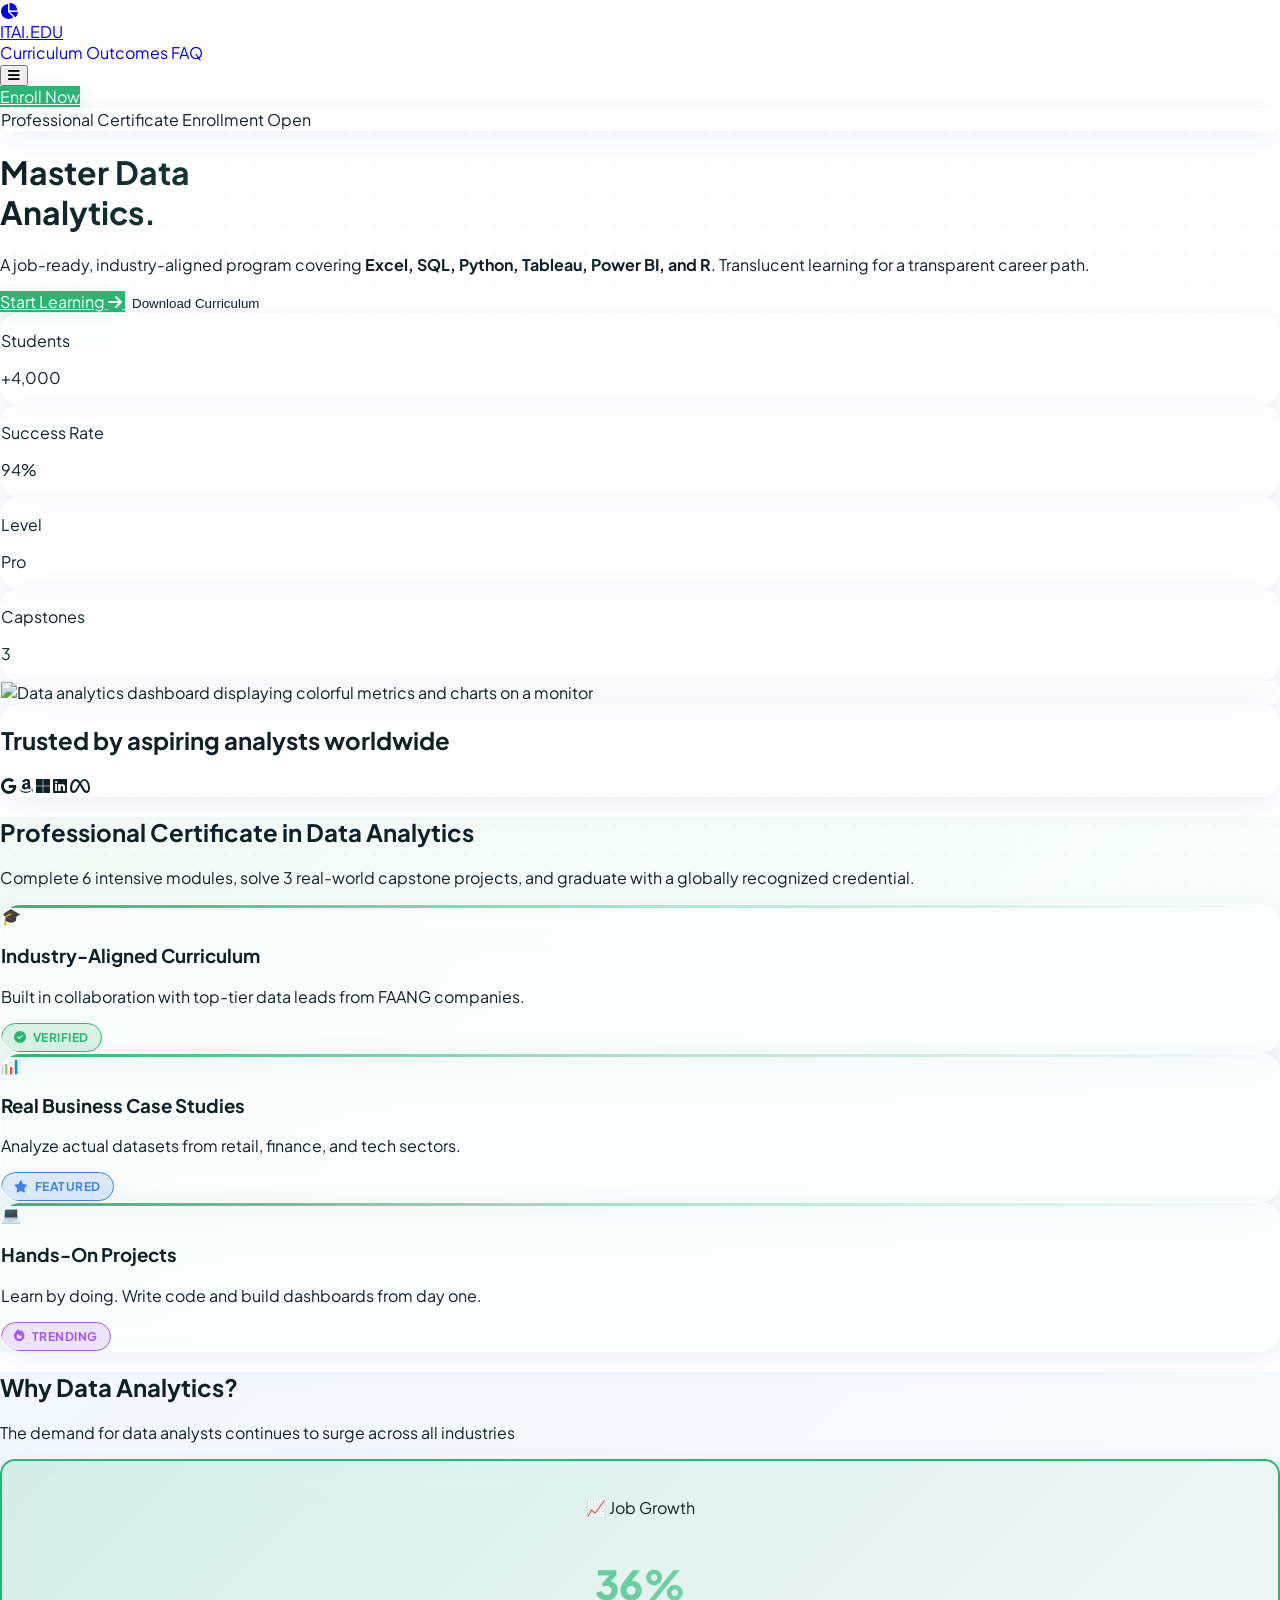
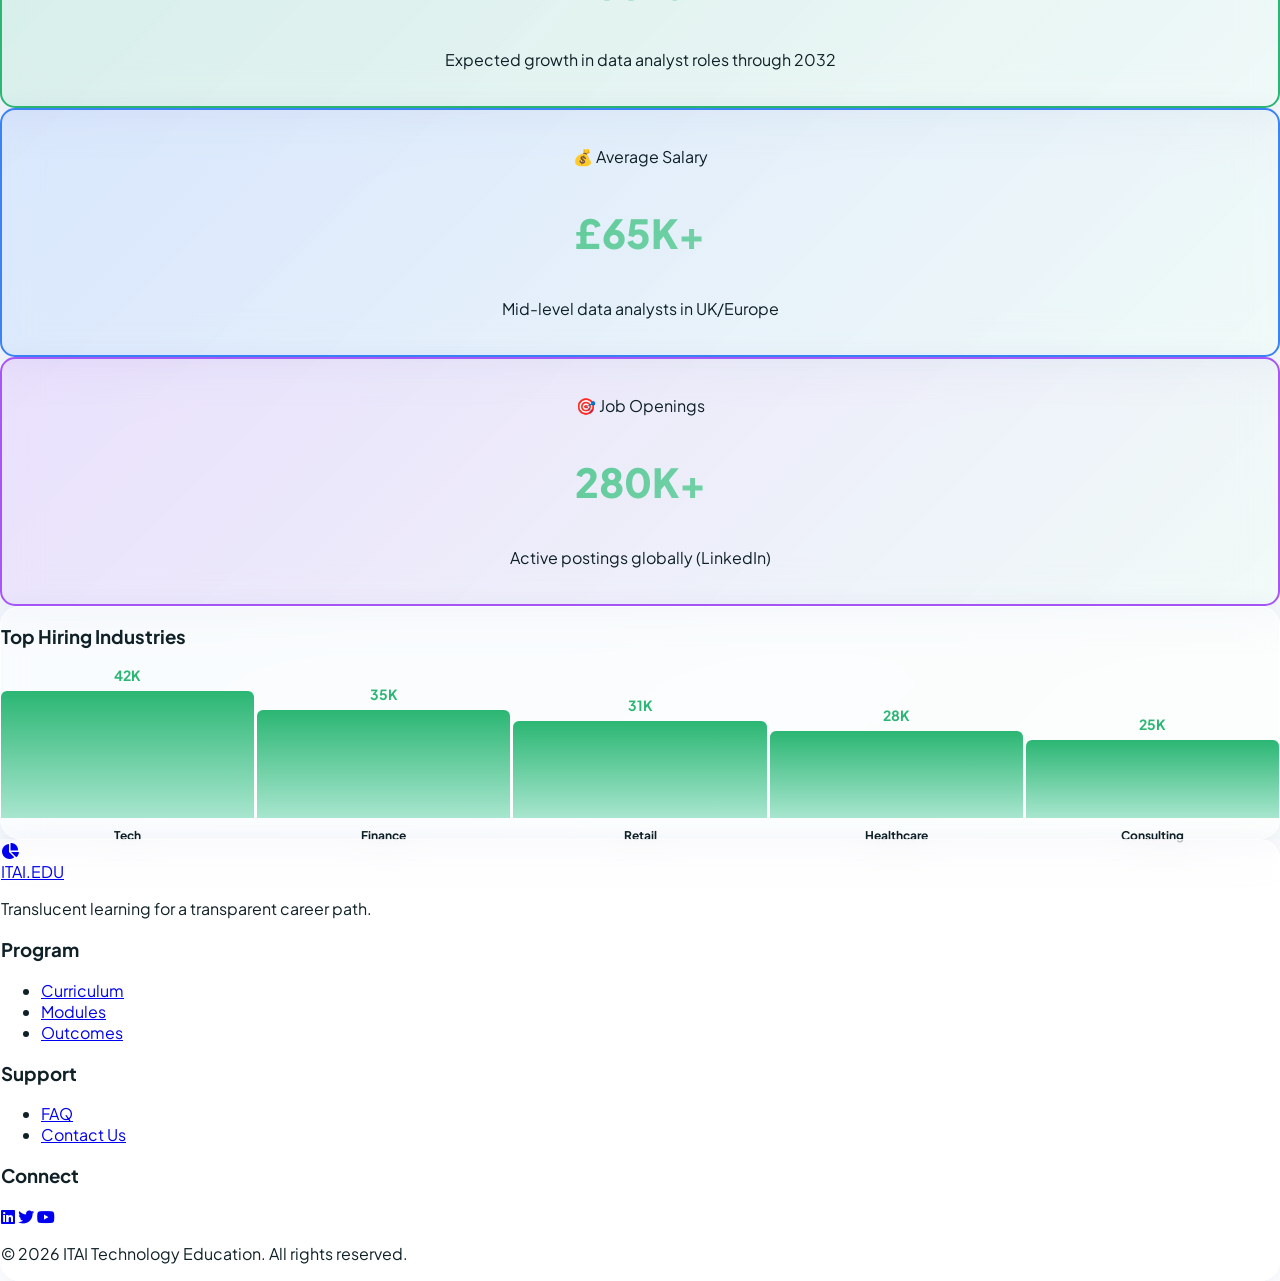
==== index.html @ f3948153 "Add multi-page website structure for ITAI Data Analytics Certificate - Extract CSS into css/styles.c" ====
<!DOCTYPE html>
<html lang="en">
<head>
    <meta charset="UTF-8">
    <meta name="viewport" content="width=device-width, initial-scale=1.0">
    <meta name="description" content="Master Data Analytics with ITAI's professional certificate. Learn Excel, SQL, Python, Tableau, Power BI, and R through industry-aligned curriculum and real-world projects.">
    <meta name="keywords" content="data analytics, professional certificate, Excel, SQL, Python, Tableau, Power BI, data science">
    <meta name="author" content="ITAI Technology Education">
    <meta property="og:title" content="ITAI | Professional Certificate in Data Analytics">
    <meta property="og:description" content="Master Data Analytics with ITAI's professional certificate. Learn from industry leaders.">
    <meta property="og:type" content="website">
    <meta property="og:url" content="https://itai.edu">
    <meta property="og:image" content="https://itai.edu/og-image.jpg">
    <meta name="twitter:card" content="summary_large_image">
    <meta name="theme-color" content="#2BB673">
    <title>ITAI | Professional Certificate in Data Analytics</title>
    <link rel="canonical" href="https://itai.edu">
    <link rel="preconnect" href="https://fonts.googleapis.com">
    <link rel="preconnect" href="https://fonts.gstatic.com" crossorigin>
    <link rel="preconnect" href="https://cdnjs.cloudflare.com">
    <link rel="stylesheet" href="https://fonts.googleapis.com/css2?family=Plus+Jakarta+Sans:wght@300;400;500;600;700;800&display=swap">
    <link rel="stylesheet" href="https://cdnjs.cloudflare.com/ajax/libs/font-awesome/6.4.0/css/all.min.css">
    <script src="https://cdn.tailwindcss.com"></script>
    <link rel="stylesheet" href="css/styles.css">
    <link rel="stylesheet" href="css/components.css">

    <!-- Schema Markup for Course -->
    <script type="application/ld+json">
    {
      "@context": "https://schema.org",
      "@type": "Course",
      "name": "Professional Certificate in Data Analytics",
      "description": "A comprehensive data analytics program covering Excel, SQL, Python, Tableau, Power BI, and R",
      "provider": {
        "@type": "Organization",
        "name": "ITAI Technology Education",
        "sameAs": "https://itai.edu"
      },
      "numberOfCredits": 6,
      "hasCourseInstance": {
        "@type": "CourseInstance",
        "name": "March 2024 Cohort",
        "courseMode": "Online",
        "courseWorkload": "PT10H/W"
      }
    }
    </script>
</head>
<body class="grid-overlay">

    <!-- Background Blobs -->
    <div class="blob w-80 h-80 sm:w-96 sm:h-96 md:w-[400px] md:h-[400px] lg:w-[500px] lg:h-[500px] bg-emerald-200 top-[-50px] sm:top-[-75px] md:top-[-100px] left-[-50px] sm:left-[-75px] md:left-[-100px]" aria-hidden="true"></div>
    <div class="blob w-64 h-64 sm:w-80 sm:h-80 md:w-[400px] md:h-[400px] bg-sky-200 bottom-[5%] sm:bottom-[8%] md:bottom-[10%] right-[-40px] sm:right-[-60px] md:right-[-50px]" style="animation-delay: -5s;" aria-hidden="true"></div>

    <!-- Skip Navigation Link -->
    <a href="#main-content" class="skip-link">Skip to main content</a>

    <!-- Navigation -->
    <nav class="glass-nav sticky top-0 z-[100] px-6 py-4" aria-label="Primary navigation">
        <div class="max-w-7xl mx-auto flex justify-between items-center relative">
            <a href="index.html" class="flex items-center gap-3" aria-label="ITAI.EDU - Home">
                <div class="w-10 h-10 bg-[#2BB673] rounded-xl flex items-center justify-center text-white shadow-lg" aria-hidden="true">
                    <i class="fas fa-chart-pie text-lg"></i>
                </div>
                <span class="text-xl font-extrabold tracking-tight text-slate-900">ITAI<span class="text-[#2BB673]">.EDU</span></span>
            </a>

            <div class="hidden md:flex gap-8 text-sm font-bold text-slate-600" role="list">
                <a href="curriculum.html" class="nav-link hover:text-[#2BB673]" role="listitem">Curriculum</a>
                <a href="outcomes.html" class="nav-link hover:text-[#2BB673]" role="listitem">Outcomes</a>
                <a href="faq.html" class="nav-link hover:text-[#2BB673]" role="listitem">FAQ</a>
            </div>

            <!-- Mobile Menu Toggle -->
            <button
                class="md:hidden w-10 h-10 rounded-lg bg-[#2BB673] text-white flex items-center justify-center border-none cursor-pointer"
                aria-expanded="false"
                aria-controls="mobile-menu"
                aria-label="Toggle navigation menu"
                id="mobile-menu-btn"
            >
                <i class="fas fa-bars"></i>
            </button>

            <!-- Mobile Menu -->
            <div class="mobile-nav md:hidden" id="mobile-menu" aria-hidden="true" role="menu">
                <a href="curriculum.html" role="menuitem">Curriculum</a>
                <a href="outcomes.html" role="menuitem">Outcomes</a>
                <a href="faq.html" role="menuitem">FAQ</a>
                <a href="enroll.html" role="menuitem">Enroll Now</a>
            </div>

            <div class="hidden md:block">
                <a href="enroll.html" class="btn-glass-solid px-6 py-2.5 rounded-xl text-sm font-bold inline-block no-underline">Enroll Now</a>
            </div>
        </div>
    </nav>

    <!-- Main Content -->
    <main id="main-content">

        <!-- 1. HERO SECTION -->
        <header class="relative max-w-7xl mx-auto px-6 pt-20 pb-32 grid lg:grid-cols-2 gap-16 items-center" role="banner">
            <div class="space-y-8">
                <div class="inline-flex items-center gap-2 px-4 py-1.5 glass-card text-emerald-700 text-xs font-bold border-emerald-200 bg-emerald-50/50">
                    <span class="w-2 h-2 rounded-full bg-emerald-500 pulse-dot" aria-hidden="true"></span>
                    Professional Certificate Enrollment Open
                </div>
                <h1 class="text-5xl sm:text-6xl lg:text-8xl font-black hero-title leading-[1.1]">
                    Master Data <br>Analytics.
                </h1>
                <p class="text-lg sm:text-xl text-slate-600 max-w-lg leading-relaxed">
                    A job-ready, industry-aligned program covering <strong>Excel, SQL, Python, Tableau, Power BI, and R</strong>. Translucent learning for a transparent career path.
                </p>
                <div class="flex flex-wrap gap-4">
                    <a href="enroll.html" class="btn-glass-solid px-10 py-4 rounded-2xl font-extrabold text-lg flex items-center gap-3 no-underline">
                        Start Learning <i class="fas fa-arrow-right text-sm" aria-hidden="true"></i>
                    </a>
                    <button class="btn-glass-outline px-10 py-4 rounded-2xl font-extrabold text-lg shadow-sm" type="button">
                        Download Curriculum
                    </button>
                </div>
                <!-- Hero Stats Panel -->
                <div class="grid grid-cols-2 md:grid-cols-4 gap-4 pt-8">
                    <div class="glass-card p-4 text-center">
                        <p class="text-[10px] uppercase tracking-widest text-slate-400 mb-1">Students</p>
                        <p class="text-xl font-bold text-slate-800">+4,000</p>
                    </div>
                    <div class="glass-card p-4 text-center">
                        <p class="text-[10px] uppercase tracking-widest text-slate-400 mb-1">Success Rate</p>
                        <p class="text-xl font-bold text-slate-800">94%</p>
                    </div>
                    <div class="glass-card p-4 text-center">
                        <p class="text-[10px] uppercase tracking-widest text-slate-400 mb-1">Level</p>
                        <p class="text-xl font-bold text-slate-800">Pro</p>
                    </div>
                    <div class="glass-card p-4 text-center">
                        <p class="text-[10px] uppercase tracking-widest text-slate-400 mb-1">Capstones</p>
                        <p class="text-xl font-bold text-slate-800">3</p>
                    </div>
                </div>
            </div>

            <div class="relative flex justify-center items-center">
                <div class="relative w-80 h-80 lg:w-[450px] lg:h-[450px]">
                    <div class="blob w-full h-full bg-gradient-to-br from-[#A8E6CF] to-[#2BB673] opacity-30" aria-hidden="true"></div>
                    <div class="absolute inset-0 glass-card m-10 border-white flex items-center justify-center overflow-hidden bg-white/40">
                        <img
                            src="https://images.unsplash.com/photo-1460925895917-afdab827c52f?auto=format&fit=crop&q=80&w=600"
                            class="opacity-80 object-cover h-full w-full"
                            alt="Data analytics dashboard displaying colorful metrics and charts on a monitor"
                            loading="lazy"
                            width="600"
                            height="600"
                        >
                        <div class="absolute inset-0 bg-gradient-to-t from-emerald-50/50 to-transparent" aria-hidden="true"></div>
                    </div>
                </div>
            </div>
        </header>

        <!-- 2. TRUST SECTION -->
        <section class="max-w-7xl mx-auto px-6 py-12" aria-labelledby="trust-heading">
            <div class="glass-card py-8 px-12 flex flex-col md:flex-row items-center justify-between gap-8 border-slate-100">
                <h2 id="trust-heading" class="text-xs font-bold uppercase tracking-widest text-slate-400 m-0">Trusted by aspiring analysts worldwide</h2>
                <div class="flex flex-wrap justify-center gap-12 text-slate-300" aria-label="Partner companies">
                    <i class="fab fa-google text-2xl hover:text-slate-500 transition-colors" aria-hidden="true" title="Google"></i>
                    <i class="fab fa-amazon text-2xl hover:text-slate-500 transition-colors" aria-hidden="true" title="Amazon"></i>
                    <i class="fab fa-microsoft text-2xl hover:text-slate-500 transition-colors" aria-hidden="true" title="Microsoft"></i>
                    <i class="fab fa-linkedin text-2xl hover:text-slate-500 transition-colors" aria-hidden="true" title="LinkedIn"></i>
                    <i class="fab fa-meta text-2xl hover:text-slate-500 transition-colors" aria-hidden="true" title="Meta"></i>
                </div>
            </div>
        </section>

        <!-- 3. PROGRAM OVERVIEW -->
        <section class="max-w-7xl mx-auto px-6 py-24 section-gradient-1" aria-labelledby="overview-heading">
            <div class="text-center mb-16 space-y-4">
                <h2 id="overview-heading" class="text-3xl sm:text-4xl font-black text-slate-900">Professional Certificate in Data Analytics</h2>
                <p class="text-slate-600 max-w-2xl mx-auto">Complete 6 intensive modules, solve 3 real-world capstone projects, and graduate with a globally recognized credential.</p>
            </div>
            <div class="grid md:grid-cols-2 lg:grid-cols-3 gap-6">
                <article class="glass-card p-8 space-y-4 border-l-4 border-l-[#2BB673] bg-white/60 feature-box glow-effect">
                    <div class="text-3xl" aria-hidden="true">🎓</div>
                    <h3 class="text-lg font-bold text-slate-800">Industry-Aligned Curriculum</h3>
                    <p class="text-sm text-slate-500">Built in collaboration with top-tier data leads from FAANG companies.</p>
                    <div class="pt-2"><span class="badge badge-green"><i class="fas fa-check-circle" aria-hidden="true"></i> Verified</span></div>
                </article>
                <article class="glass-card p-8 space-y-4 border-l-4 border-l-[#3B82F6] bg-white/60 feature-box">
                    <div class="text-3xl" aria-hidden="true">📊</div>
                    <h3 class="text-lg font-bold text-slate-800">Real Business Case Studies</h3>
                    <p class="text-sm text-slate-500">Analyze actual datasets from retail, finance, and tech sectors.</p>
                    <div class="pt-2"><span class="badge badge-blue"><i class="fas fa-star" aria-hidden="true"></i> Featured</span></div>
                </article>
                <article class="glass-card p-8 space-y-4 border-l-4 border-l-[#A855F7] bg-white/60 feature-box">
                    <div class="text-3xl" aria-hidden="true">💻</div>
                    <h3 class="text-lg font-bold text-slate-800">Hands-On Projects</h3>
                    <p class="text-sm text-slate-500">Learn by doing. Write code and build dashboards from day one.</p>
                    <div class="pt-2"><span class="badge badge-purple"><i class="fas fa-fire" aria-hidden="true"></i> Trending</span></div>
                </article>
            </div>
        </section>

        <!-- 6. INDUSTRY DEMAND / WHY DATA ANALYTICS? -->
        <section class="max-w-7xl mx-auto px-6 py-24 section-gradient-2" aria-labelledby="demand-heading">
            <div class="space-y-12">
                <div class="text-center space-y-4">
                    <h2 id="demand-heading" class="text-3xl sm:text-4xl font-black text-slate-900">Why Data Analytics?</h2>
                    <p class="text-slate-600 max-w-2xl mx-auto">The demand for data analysts continues to surge across all industries</p>
                </div>
                <div class="grid md:grid-cols-3 gap-8">
                    <div class="stat-badge stat-badge-green glass-card p-8 text-center space-y-4 bg-white/60">
                        <p class="text-[#2BB673] text-sm font-bold uppercase tracking-wider">📈 Job Growth</p>
                        <p class="stat-number" aria-label="36 percent">36%</p>
                        <p class="text-slate-600 text-sm">Expected growth in data analyst roles through 2032</p>
                    </div>
                    <div class="stat-badge stat-badge-blue glass-card p-8 text-center space-y-4 bg-white/60">
                        <p class="text-[#3B82F6] text-sm font-bold uppercase tracking-wider">💰 Average Salary</p>
                        <p class="stat-number" aria-label="65 thousand pounds plus">£65K+</p>
                        <p class="text-slate-600 text-sm">Mid-level data analysts in UK/Europe</p>
                    </div>
                    <div class="stat-badge stat-badge-purple glass-card p-8 text-center space-y-4 bg-white/60">
                        <p class="text-[#A855F7] text-sm font-bold uppercase tracking-wider">🎯 Job Openings</p>
                        <p class="stat-number" aria-label="280 thousand plus">280K+</p>
                        <p class="text-slate-600 text-sm">Active postings globally (LinkedIn)</p>
                    </div>
                </div>
                <div class="glass-card p-12 bg-white/60">
                    <h3 class="text-xl font-bold mb-8 text-slate-800">Top Hiring Industries</h3>
                    <div class="chart-bar" role="img" aria-label="Bar chart showing top hiring industries: Tech 42K, Finance 35K, Retail 31K, Healthcare 28K, Consulting 25K">
                        <div class="bar-item" style="height: 85%;">
                            <span class="bar-value" aria-hidden="true">42K</span>
                            <span class="bar-label" aria-hidden="true">Tech</span>
                        </div>
                        <div class="bar-item" style="height: 72%;">
                            <span class="bar-value" aria-hidden="true">35K</span>
                            <span class="bar-label" aria-hidden="true">Finance</span>
                        </div>
                        <div class="bar-item" style="height: 65%;">
                            <span class="bar-value" aria-hidden="true">31K</span>
                            <span class="bar-label" aria-hidden="true">Retail</span>
                        </div>
                        <div class="bar-item" style="height: 58%;">
                            <span class="bar-value" aria-hidden="true">28K</span>
                            <span class="bar-label" aria-hidden="true">Healthcare</span>
                        </div>
                        <div class="bar-item" style="height: 52%;">
                            <span class="bar-value" aria-hidden="true">25K</span>
                            <span class="bar-label" aria-hidden="true">Consulting</span>
                        </div>
                    </div>
                </div>
            </div>
        </section>

    </main>

    <!-- FOOTER -->
    <footer class="max-w-7xl mx-auto px-6 py-12" aria-label="Site footer">
        <div class="glass-card p-12 border-slate-100 bg-white/40">
            <div class="grid md:grid-cols-4 gap-12">
                <div class="space-y-4">
                    <a href="index.html" class="flex items-center gap-3 no-underline" aria-label="ITAI.EDU - Home">
                        <div class="w-8 h-8 bg-[#2BB673] rounded-lg flex items-center justify-center text-white" aria-hidden="true"><i class="fas fa-chart-pie text-xs"></i></div>
                        <span class="font-extrabold text-sm tracking-tight text-slate-900">ITAI<span class="text-[#2BB673]">.EDU</span></span>
                    </a>
                    <p class="text-xs text-slate-500">Translucent learning for a transparent career path.</p>
                </div>
                <div class="space-y-3">
                    <h3 class="text-xs font-bold uppercase tracking-widest text-slate-400">Program</h3>
                    <nav aria-label="Program links">
                        <ul class="list-none p-0 m-0 space-y-2">
                            <li><a href="curriculum.html" class="text-sm text-slate-600 hover:text-[#2BB673] no-underline transition-colors">Curriculum</a></li>
                            <li><a href="curriculum.html#modules" class="text-sm text-slate-600 hover:text-[#2BB673] no-underline transition-colors">Modules</a></li>
                            <li><a href="outcomes.html" class="text-sm text-slate-600 hover:text-[#2BB673] no-underline transition-colors">Outcomes</a></li>
                        </ul>
                    </nav>
                </div>
                <div class="space-y-3">
                    <h3 class="text-xs font-bold uppercase tracking-widest text-slate-400">Support</h3>
                    <nav aria-label="Support links">
                        <ul class="list-none p-0 m-0 space-y-2">
                            <li><a href="faq.html" class="text-sm text-slate-600 hover:text-[#2BB673] no-underline transition-colors">FAQ</a></li>
                            <li><a href="#" class="text-sm text-slate-600 hover:text-[#2BB673] no-underline transition-colors">Contact Us</a></li>
                        </ul>
                    </nav>
                </div>
                <div class="space-y-3">
                    <h3 class="text-xs font-bold uppercase tracking-widest text-slate-400">Connect</h3>
                    <div class="flex gap-4">
                        <a href="#" aria-label="Follow us on LinkedIn" class="text-slate-400 hover:text-[#2BB673] transition-colors"><i class="fab fa-linkedin text-lg"></i></a>
                        <a href="#" aria-label="Follow us on Twitter" class="text-slate-400 hover:text-[#2BB673] transition-colors"><i class="fab fa-twitter text-lg"></i></a>
                        <a href="#" aria-label="Follow us on YouTube" class="text-slate-400 hover:text-[#2BB673] transition-colors"><i class="fab fa-youtube text-lg"></i></a>
                    </div>
                </div>
            </div>
            <div class="mt-12 pt-12 border-t border-slate-100 text-center text-[10px] text-slate-400 uppercase tracking-[0.2em]">
                <p>© <span id="copyright-year">2024</span> ITAI Technology Education. All rights reserved.</p>
            </div>
        </div>
    </footer>

    <script src="js/main.js"></script>
    <script src="js/navigation.js"></script>
</body>
</html>
---- css/styles.css ----
:root {
    --glass-bg: rgba(255, 255, 255, 0.4);
    --glass-border: rgba(255, 255, 255, 0.6);
    --accent-green: #2BB673;
    --soft-green: #7FD8BE;
    --text-main: #0F2027;
}

*,
*::before,
*::after {
    box-sizing: border-box;
}

body {
    font-family: 'Plus Jakarta Sans', sans-serif;
    background: linear-gradient(135deg, #f0fdf4 0%, #ffffff 50%, #e0f2fe 100%);
    background-attachment: fixed;
    color: var(--text-main);
    min-height: 100vh;
    overflow-x: hidden;
    scroll-behavior: smooth;
    margin: 0;
}

/* --- Focus Styles for Accessibility --- */
:focus-visible {
    outline: 3px solid var(--accent-green);
    outline-offset: 2px;
}

/* --- Skip Navigation --- */
.skip-link {
    position: absolute;
    top: -100%;
    left: 50%;
    transform: translateX(-50%);
    background: var(--accent-green);
    color: white;
    padding: 12px 24px;
    border-radius: 0 0 8px 8px;
    z-index: 200;
    font-weight: 700;
    text-decoration: none;
    transition: top 0.3s ease;
}

.skip-link:focus {
    top: 0;
}

/* --- Background Blobs --- */
.blob {
    position: fixed;
    z-index: -1;
    filter: blur(80px);
    border-radius: 50%;
    opacity: 0.35;
    pointer-events: none;
}

@media (prefers-reduced-motion: no-preference) {
    .blob {
        animation: morph 20s ease-in-out infinite;
    }
}

@media (max-width: 768px) {
    .blob {
        filter: blur(60px);
        opacity: 0.25;
    }
}

@media (max-width: 640px) {
    .blob {
        filter: blur(50px);
        opacity: 0.2;
    }
}

@keyframes morph {
    0%, 100% {
        border-radius: 40% 60% 70% 30% / 40% 40% 60% 50%;
        transform: translate(0, 0) scale(1);
    }
    33% {
        border-radius: 70% 30% 50% 50% / 30% 30% 70% 70%;
        transform: translate(30px, 60px) scale(1.05);
    }
    66% {
        border-radius: 30% 60% 70% 40% / 50% 60% 30% 40%;
        transform: translate(-30px, 30px) scale(0.95);
    }
}

/* --- Grid Overlay --- */
.grid-overlay {
    background-image: radial-gradient(circle, rgba(0, 0, 0, 0.03) 1px, transparent 1px);
    background-size: 30px 30px;
    background-attachment: fixed;
}

@media (max-width: 768px) {
    .grid-overlay { background-size: 40px 40px; }
}

@media (max-width: 640px) {
    .grid-overlay { background-size: 50px 50px; opacity: 0.8; }
}

/* --- Hero Title --- */
.hero-title {
    background: linear-gradient(to right, #0F2027 0%, #2BB673 100%);
    -webkit-background-clip: text;
    background-clip: text;
    -webkit-text-fill-color: transparent;
}

/* --- Stats --- */
.stat-number {
    font-size: 2.5rem;
    font-weight: 900;
    background: linear-gradient(135deg, var(--accent-green), #A8E6CF);
    -webkit-background-clip: text;
    background-clip: text;
    -webkit-text-fill-color: transparent;
}

/* --- Section Gradients --- */
.section-gradient-1 {
    background: linear-gradient(135deg, rgba(43, 182, 115, 0.06) 0%, rgba(168, 230, 207, 0.06) 100%);
}

.section-gradient-2 {
    background: linear-gradient(135deg, rgba(59, 130, 246, 0.06) 0%, rgba(168, 230, 207, 0.06) 100%);
}

.section-gradient-3 {
    background: linear-gradient(135deg, rgba(244, 63, 94, 0.06) 0%, rgba(255, 193, 7, 0.06) 100%);
}

/* --- Chart Bars --- */
.chart-bar {
    display: flex;
    align-items: flex-end;
    gap: 3px;
    height: 150px;
    margin: 20px 0;
}

.bar-item {
    flex: 1;
    background: linear-gradient(180deg, var(--accent-green), #A8E6CF);
    border-radius: 6px 6px 0 0;
    position: relative;
    min-height: 20px;
    transition: filter 0.3s ease, transform 0.3s ease;
}

.bar-item:hover {
    filter: brightness(1.1);
}

@media (prefers-reduced-motion: no-preference) {
    .bar-item:hover {
        transform: translateY(-5px);
    }
}

.bar-label {
    position: absolute;
    bottom: -25px;
    left: 0;
    right: 0;
    text-align: center;
    font-size: 12px;
    font-weight: bold;
    color: var(--text-main);
}

.bar-value {
    position: absolute;
    top: -25px;
    left: 0;
    right: 0;
    text-align: center;
    font-weight: bold;
    color: var(--accent-green);
    font-size: 14px;
}

/* --- Divider --- */
.divider-gradient {
    height: 2px;
    background: linear-gradient(90deg, transparent, var(--accent-green), transparent);
    margin: 2rem 0;
}

/* --- Timeline --- */
.timeline-item {
    position: relative;
    padding-left: 40px;
}

.timeline-item::before {
    content: '';
    position: absolute;
    left: 0;
    top: 5px;
    width: 24px;
    height: 24px;
    background: var(--accent-green);
    border-radius: 50%;
    border: 3px solid white;
    box-shadow: 0 0 0 3px var(--accent-green);
}

/* --- Intersection Observer Animation --- */
.animate-on-scroll {
    opacity: 0;
    transform: translateY(20px);
    transition: opacity 0.6s ease-out, transform 0.6s ease-out;
}

.animate-on-scroll.visible {
    opacity: 1;
    transform: translateY(0);
}

@media (prefers-reduced-motion: reduce) {
    .animate-on-scroll {
        opacity: 1;
        transform: none;
        transition: none;
    }
}
---- css/components.css ----
/* --- Navigation --- */
.glass-nav {
    background: rgba(255, 255, 255, 0.6);
    backdrop-filter: blur(20px);
    -webkit-backdrop-filter: blur(20px);
    border-bottom: 1px solid var(--glass-border);
}

/* --- Glass Card --- */
.glass-card {
    background: var(--glass-bg);
    backdrop-filter: blur(18px);
    -webkit-backdrop-filter: blur(18px);
    border: 1px solid var(--glass-border);
    border-radius: 20px;
    box-shadow: 0 8px 32px rgba(31, 38, 135, 0.07);
    transition: transform 0.4s cubic-bezier(0.175, 0.885, 0.32, 1.275),
                background 0.4s ease,
                border-color 0.4s ease,
                box-shadow 0.4s ease;
}

@media (prefers-reduced-motion: no-preference) {
    .glass-card:hover {
        transform: translateY(-10px) scale(1.01);
        background: rgba(255, 255, 255, 0.6);
        border-color: var(--accent-green);
        box-shadow: 0 15px 45px rgba(43, 182, 115, 0.15);
    }
}

@media (prefers-reduced-motion: reduce) {
    .glass-card:hover {
        background: rgba(255, 255, 255, 0.6);
        border-color: var(--accent-green);
        box-shadow: 0 15px 45px rgba(43, 182, 115, 0.15);
    }
}

/* --- Buttons --- */
.btn-glass-solid {
    background: var(--accent-green);
    color: white;
    box-shadow: 0 8px 20px rgba(43, 182, 115, 0.2);
    transition: transform 0.3s ease, filter 0.3s ease;
    border: none;
    cursor: pointer;
}

.btn-glass-solid:hover {
    transform: scale(1.05);
    filter: brightness(1.05);
}

.btn-glass-outline {
    background: white;
    color: var(--text-main);
    border: 1px solid var(--glass-border);
    transition: background 0.3s ease, border-color 0.3s ease;
    cursor: pointer;
}

.btn-glass-outline:hover {
    background: #f8fafc;
    border-color: var(--accent-green);
}

/* --- Salary Bar --- */
.salary-bar {
    height: 8px;
    background: rgba(0, 0, 0, 0.05);
    border-radius: 4px;
    overflow: hidden;
}

.salary-fill {
    height: 100%;
    background: var(--accent-green);
    width: 0;
    border-radius: 4px;
    transition: width 2s ease-out;
}

/* --- Module Row --- */
.module-row {
    transition: border-color 0.3s ease, background 0.3s ease, transform 0.3s ease;
    border: 1px solid transparent;
}

@media (prefers-reduced-motion: no-preference) {
    .module-row:hover {
        border-color: var(--accent-green);
        background: rgba(255, 255, 255, 0.9);
        transform: translateX(10px);
    }
}

@media (prefers-reduced-motion: reduce) {
    .module-row:hover {
        border-color: var(--accent-green);
        background: rgba(255, 255, 255, 0.9);
    }
}

/* --- Nav Link --- */
.nav-link {
    position: relative;
    text-decoration: none;
    transition: color 0.3s ease;
}

.nav-link::after {
    content: '';
    position: absolute;
    bottom: -4px;
    left: 0;
    width: 0;
    height: 2px;
    background: var(--accent-green);
    transition: width 0.3s ease;
}

.nav-link:hover::after,
.nav-link[aria-current="true"]::after {
    width: 100%;
}

.nav-link[aria-current="true"] {
    color: var(--accent-green);
}

/* --- Progress Bar --- */
.progress-bar {
    height: 6px;
    background: rgba(0, 0, 0, 0.08);
    border-radius: 3px;
    overflow: hidden;
}

.progress-fill {
    height: 100%;
    background: linear-gradient(90deg, var(--accent-green), #A8E6CF);
    border-radius: 3px;
    transition: width 2s ease-out;
}

/* --- FAQ --- */
.faq-item {
    cursor: pointer;
}

.faq-answer {
    max-height: 0;
    opacity: 0;
    overflow: hidden;
    transition: max-height 0.4s ease, opacity 0.3s ease, margin-top 0.3s ease;
}

.faq-item[aria-expanded="true"] .faq-answer {
    max-height: 500px;
    opacity: 1;
    margin-top: 12px;
}

.faq-icon {
    display: inline-block;
    transition: transform 0.3s ease;
}

.faq-item[aria-expanded="true"] .faq-icon {
    transform: rotate(180deg);
}

/* --- Badges --- */
.badge {
    display: inline-flex;
    align-items: center;
    gap: 6px;
    padding: 6px 12px;
    border-radius: 20px;
    font-size: 12px;
    font-weight: bold;
    text-transform: uppercase;
    letter-spacing: 0.5px;
}

.badge-green {
    background: rgba(43, 182, 115, 0.15);
    color: var(--accent-green);
    border: 1px solid var(--accent-green);
}

.badge-blue {
    background: rgba(59, 130, 246, 0.15);
    color: #3B82F6;
    border: 1px solid #3B82F6;
}

.badge-purple {
    background: rgba(168, 85, 247, 0.15);
    color: #A855F7;
    border: 1px solid #A855F7;
}

/* --- Icon Box --- */
.icon-box {
    width: 60px;
    height: 60px;
    border-radius: 12px;
    display: flex;
    align-items: center;
    justify-content: center;
    font-size: 28px;
    background: linear-gradient(135deg, rgba(43, 182, 115, 0.2), rgba(168, 230, 207, 0.2));
    border: 1px solid rgba(43, 182, 115, 0.3);
}

/* --- Feature Box --- */
.feature-box {
    position: relative;
    overflow: hidden;
}

.feature-box::before {
    content: '';
    position: absolute;
    top: 0;
    left: 0;
    right: 0;
    height: 3px;
    background: linear-gradient(90deg, var(--accent-green), #A8E6CF, transparent);
}

/* --- Stat Badges --- */
.stat-badge {
    position: relative;
    padding: 20px;
    border-radius: 15px;
    text-align: center;
}

.stat-badge-green {
    background: linear-gradient(135deg, rgba(43, 182, 115, 0.15), rgba(168, 230, 207, 0.1));
    border: 2px solid var(--accent-green);
}

.stat-badge-blue {
    background: linear-gradient(135deg, rgba(59, 130, 246, 0.15), rgba(168, 230, 207, 0.1));
    border: 2px solid #3B82F6;
}

.stat-badge-purple {
    background: linear-gradient(135deg, rgba(168, 85, 247, 0.15), rgba(168, 230, 207, 0.1));
    border: 2px solid #A855F7;
}

/* --- Ribbon --- */
.ribbon {
    position: absolute;
    top: 15px;
    right: -35px;
    padding: 8px 40px;
    background: linear-gradient(135deg, var(--accent-green), #A8E6CF);
    color: white;
    font-size: 12px;
    font-weight: bold;
    transform: rotate(45deg);
    box-shadow: 0 4px 8px rgba(0, 0, 0, 0.15);
    pointer-events: none;
}

/* --- Glow (respects reduced motion) --- */
@media (prefers-reduced-motion: no-preference) {
    .glow-effect {
        animation: glow 2s ease-in-out infinite;
    }

    .pulse-dot {
        animation: pulse 2s infinite;
    }
}

@keyframes glow {
    0%, 100% { box-shadow: 0 0 20px rgba(43, 182, 115, 0.3); }
    50% { box-shadow: 0 0 40px rgba(43, 182, 115, 0.6); }
}

@keyframes pulse {
    0%, 100% { opacity: 1; }
    50% { opacity: 0.5; }
}

/* --- Mobile Menu --- */
.mobile-nav {
    display: none;
    position: absolute;
    top: 100%;
    left: 0;
    right: 0;
    background: rgba(255, 255, 255, 0.95);
    backdrop-filter: blur(20px);
    -webkit-backdrop-filter: blur(20px);
    border-bottom: 1px solid var(--glass-border);
    padding: 16px 24px;
    flex-direction: column;
    gap: 12px;
}

.mobile-nav[aria-hidden="false"] {
    display: flex;
}

.mobile-nav a {
    padding: 8px 0;
    font-weight: 600;
    color: var(--text-main);
    text-decoration: none;
    transition: color 0.3s ease;
}

.mobile-nav a:hover {
    color: var(--accent-green);
}
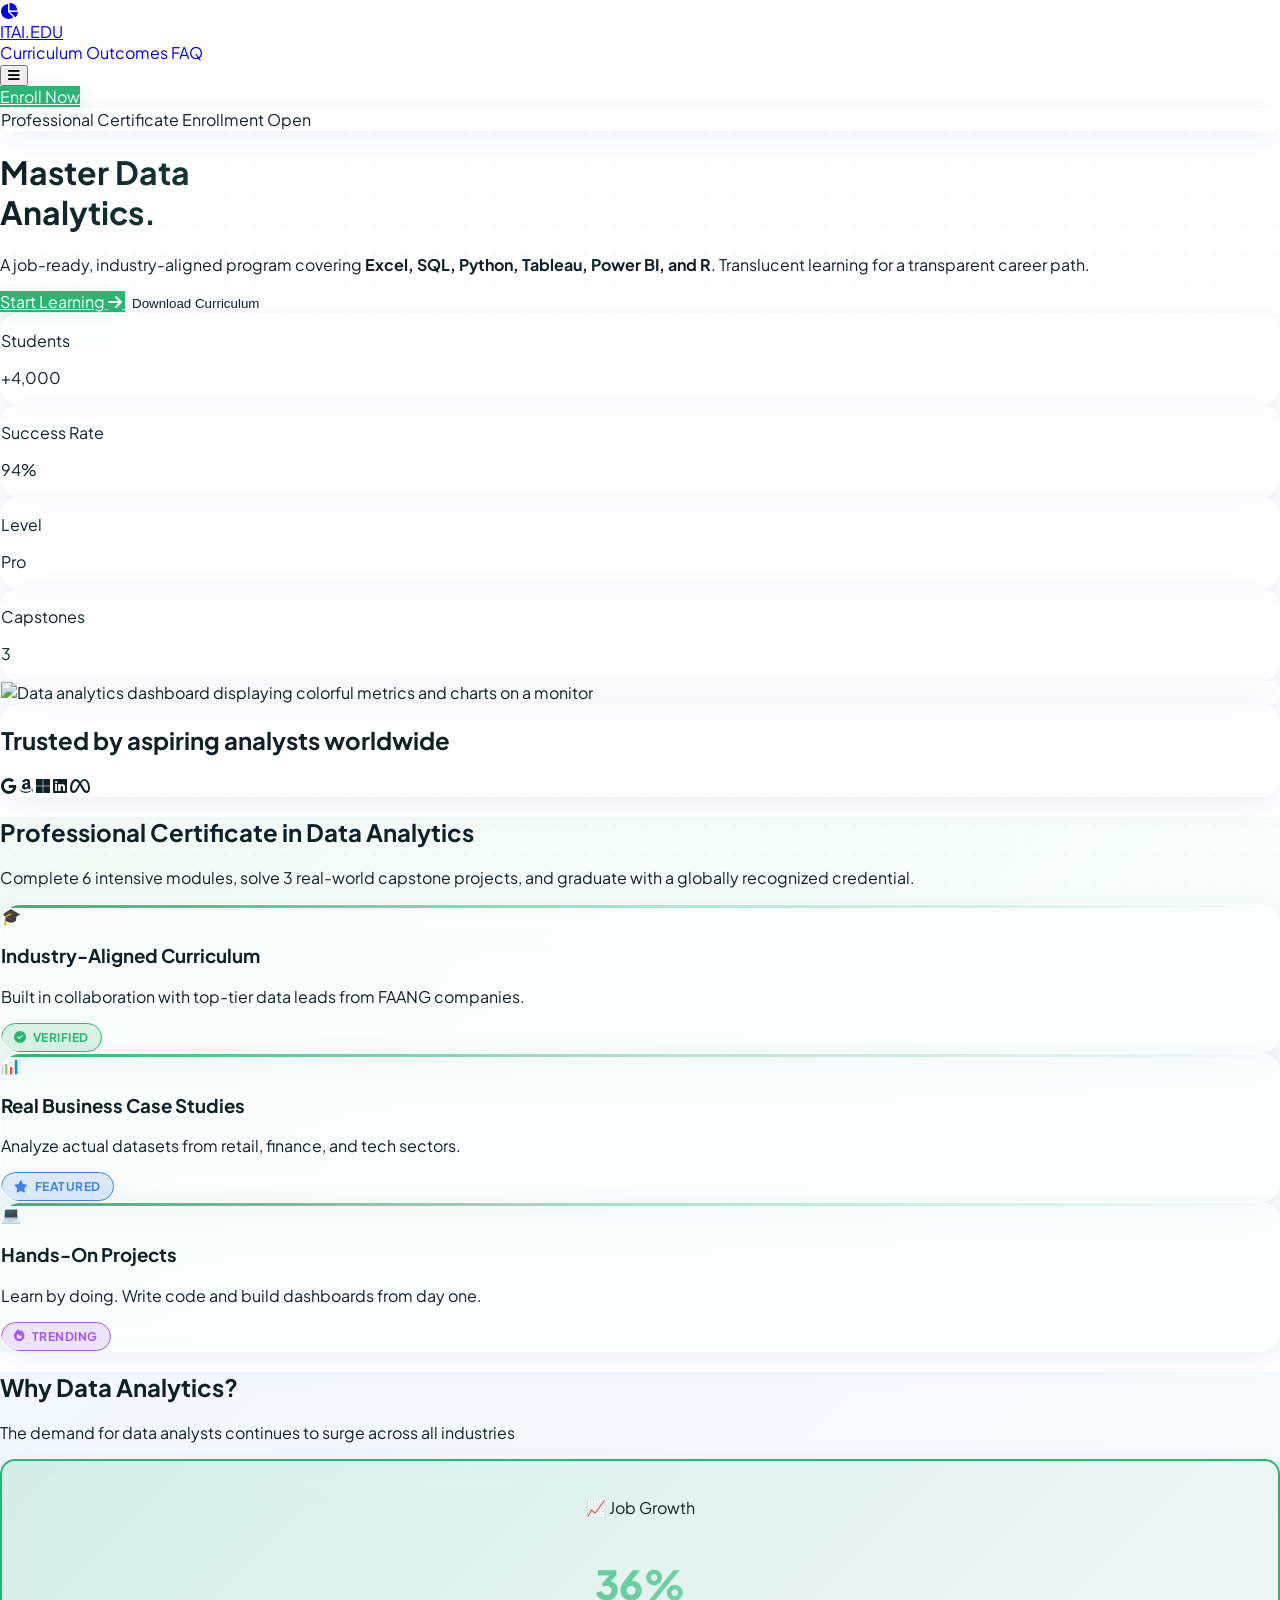
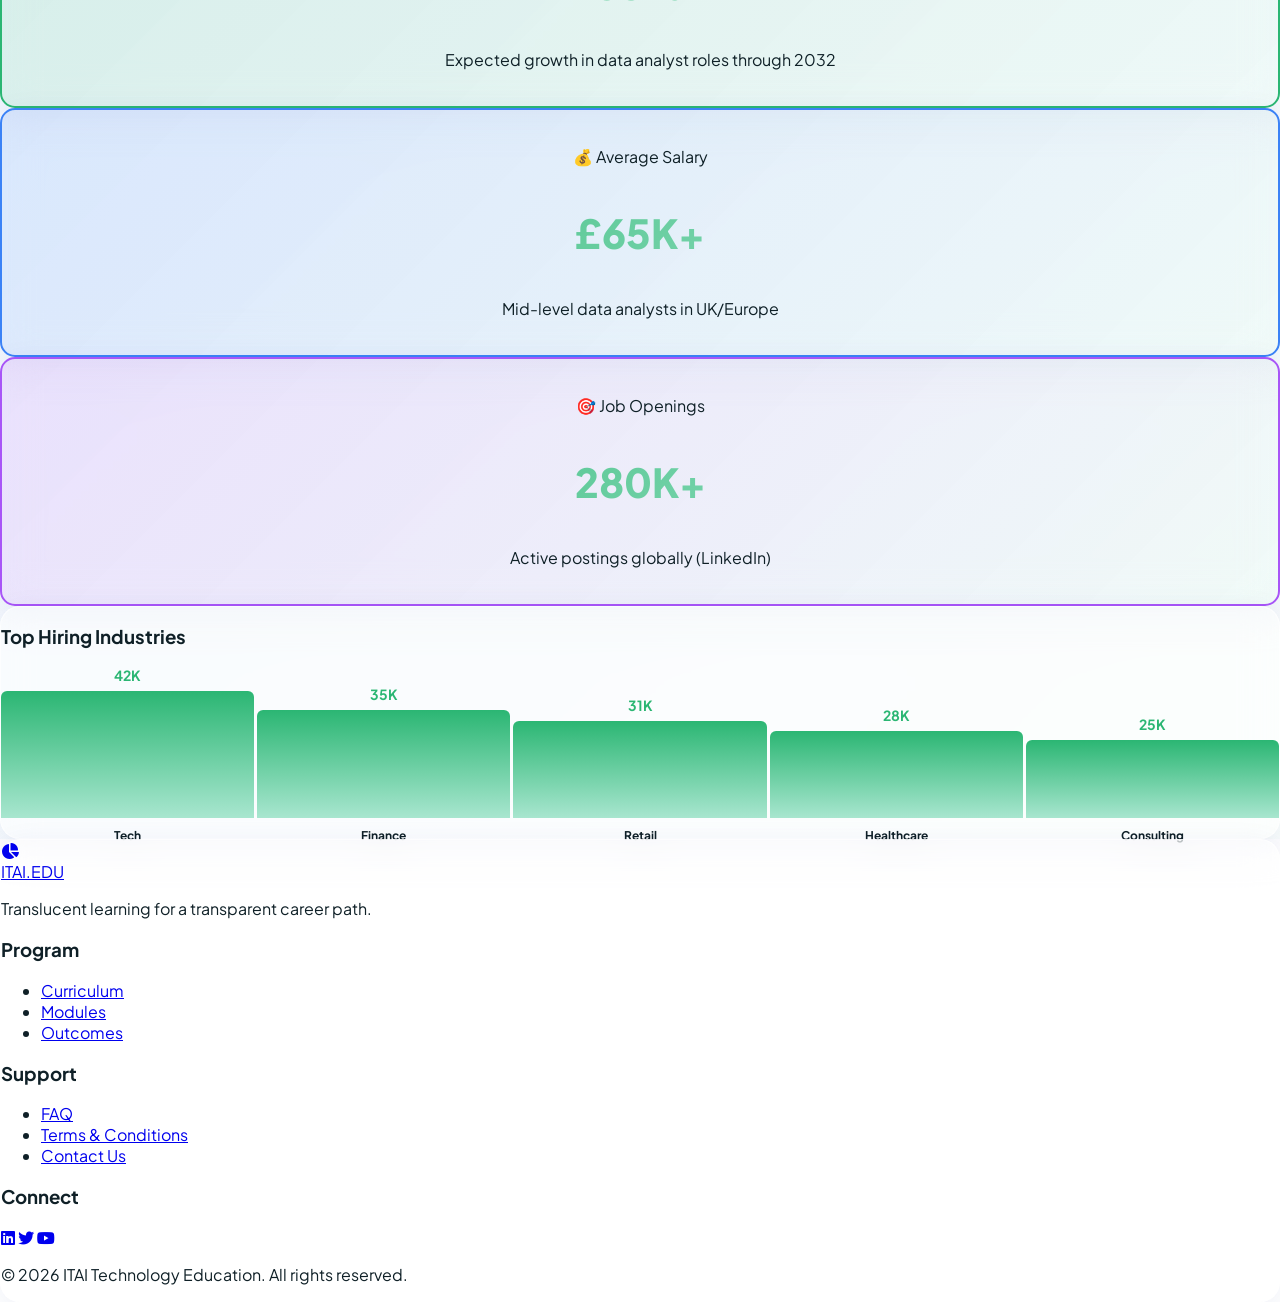
==== commit 7f4ad9aa: "Add $34 lifetime pricing and Terms & Conditions page - Update enroll.html with $34 USD one-time / li" ====
--- a/index.html
+++ b/index.html
@@ -281,6 +281,7 @@
                     <nav aria-label="Support links">
                         <ul class="list-none p-0 m-0 space-y-2">
                             <li><a href="faq.html" class="text-sm text-slate-600 hover:text-[#2BB673] no-underline transition-colors">FAQ</a></li>
+                            <li><a href="terms.html" class="text-sm text-slate-600 hover:text-[#2BB673] no-underline transition-colors">Terms &amp; Conditions</a></li>
                             <li><a href="#" class="text-sm text-slate-600 hover:text-[#2BB673] no-underline transition-colors">Contact Us</a></li>
                         </ul>
                     </nav>
